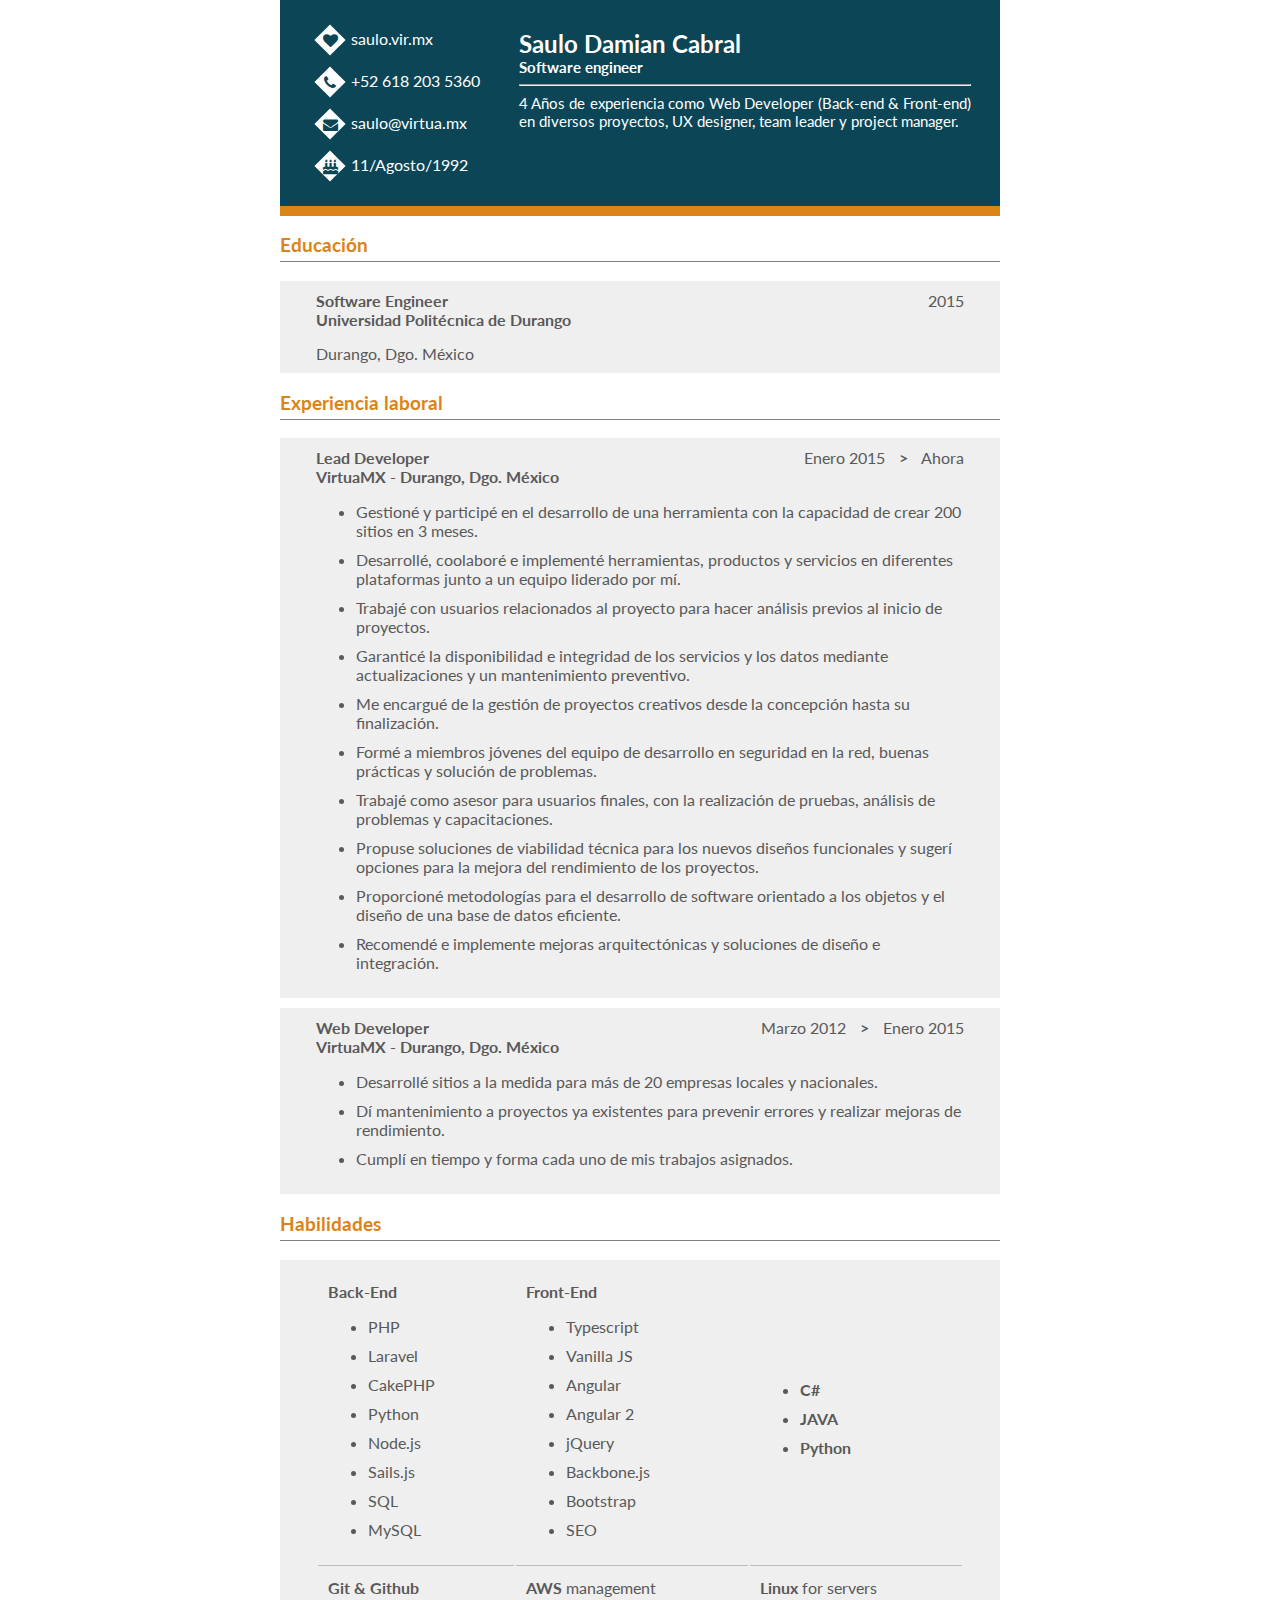
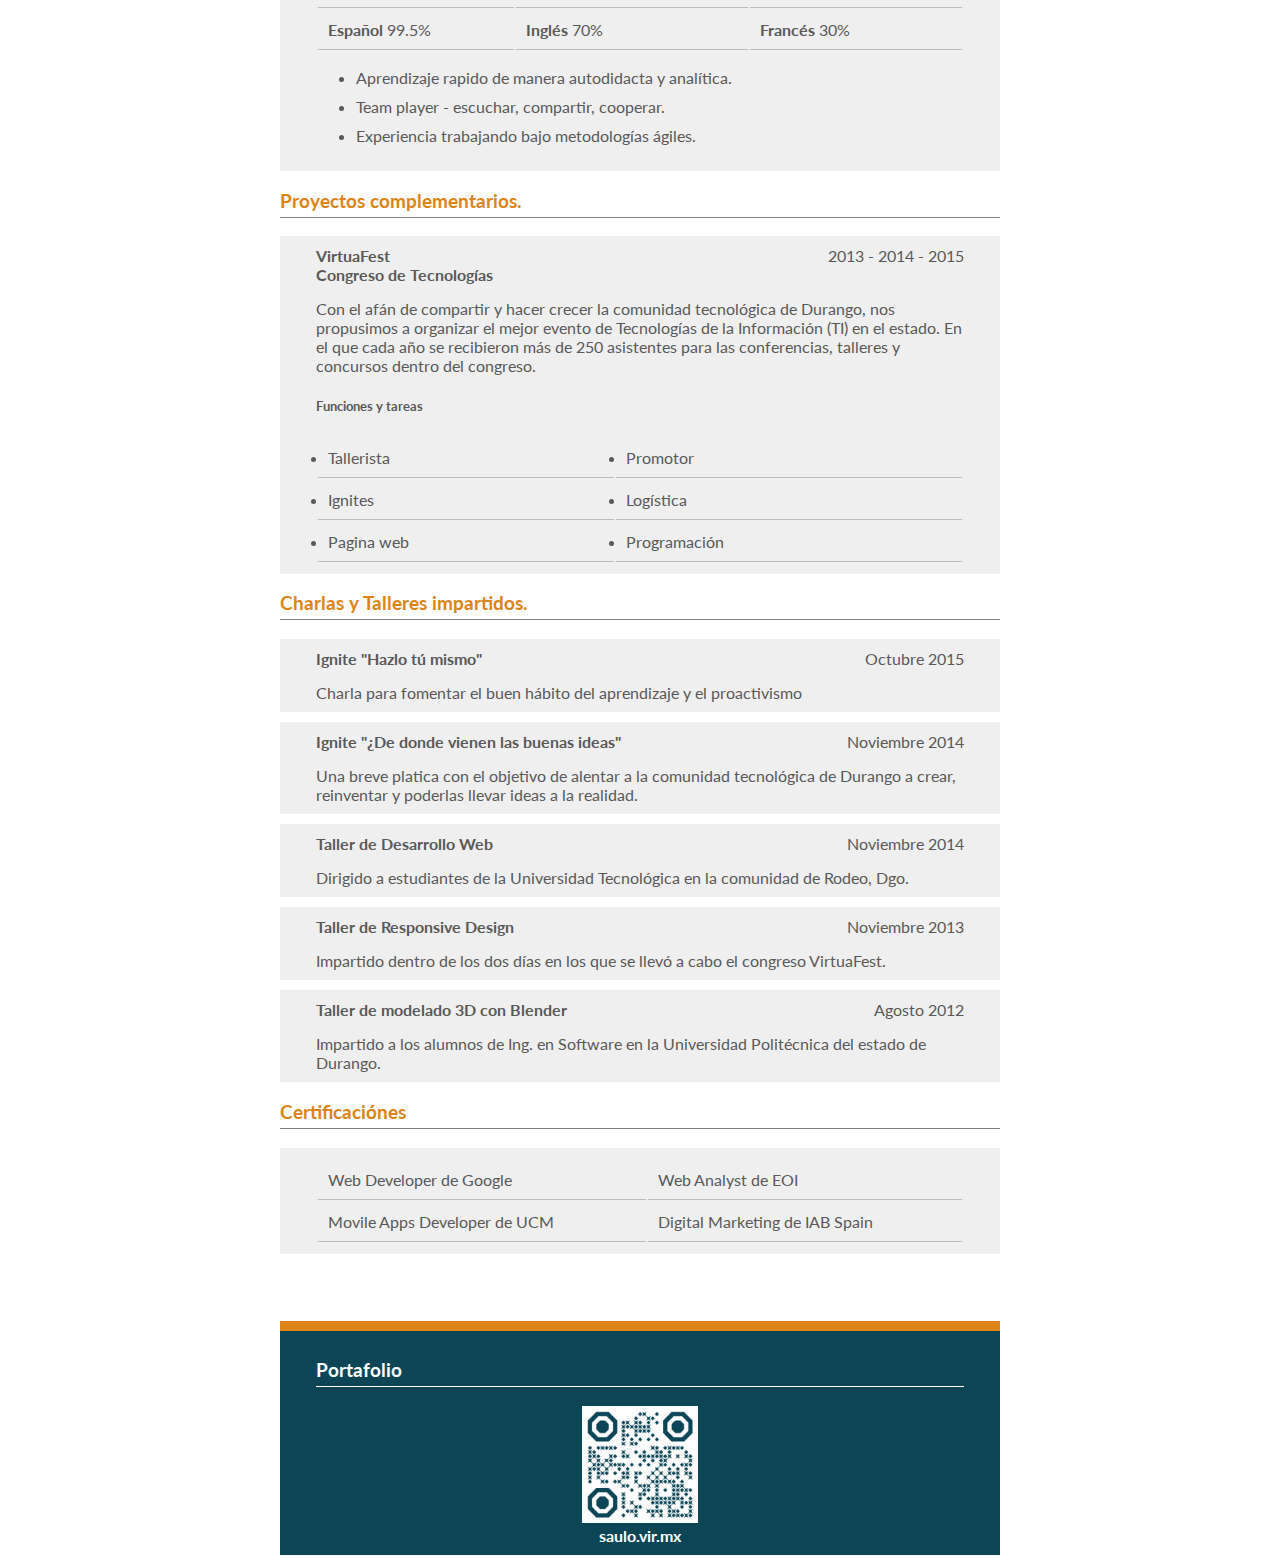
==== cv/index.html @ 1ca7950c "initialize" ====
<!DOCTYPE html>
<html lang="es">
<head>
	<meta charset="utf-8" />
	<title>CV</title>
	<meta name="viewport" content="width=device-width, minimum-scale=1, maximum-scale=1">
	<link rel="stylesheet" type="text/css" href="../style.css">
	<link rel="stylesheet" type="text/css" href="cv.css">
	<link rel="stylesheet" href="https://maxcdn.bootstrapcdn.com/font-awesome/4.6.1/css/font-awesome.min.css">
    <link rel="shortcut icon" href="../img/fav.ico">
</head>
<body>
	<article id="main">
		<section id="intro">
			<div id="icons" class="vertical ignore-r">
				<a>
					<figure>
						<i class="fa fa-heart" aria-hidden="true"></i>
					</figure>
					<label>saulo.vir.mx</label>
				</a>
				<a href="tel:+520446182035360">
					<figure>
						<i class="fa fa-phone" aria-hidden="true"></i>
					</figure>
					<label>+52 618 203 5360</label>
				</a>
				<a href="mailto:contacto@saulo.com">
					<figure>
						<i class="fa fa-envelope" aria-hidden="true"></i>
					</figure>
					<label>saulo@virtua.mx</label>
				</a>
				<a href="mailto:contacto@saulo.com">
					<figure>
						<i class="fa fa-birthday-cake" aria-hidden="true"></i>
					</figure>
					<label>11/Agosto/1992</label>
				</a>
			</div>
			<h1>Saulo Damian Cabral</h1>
			<h2>Software engineer</h2>
			<hr>
			<p>4 Años de experiencia como Web Developer (Back-end & Front-end) en diversos proyectos, UX designer, team leader y project manager.</p>
		</section>
		<section id="info">
			<h3>Educación</h3>
			<div>
				<span>2015</span>
				<h4>Software Engineer</h4>
				<h4>Universidad Politécnica de Durango</h4>
				<label>Durango, Dgo. México</label>
			</div>
			<h3>Experiencia laboral</h3>
			<div>
				<span>Enero 2015 <i>></i> Ahora</span>
				<h4>Lead Developer</h4>
				<h4>VirtuaMX - Durango, Dgo. México</h4>
				<ul>
					<li>Gestioné y participé en el desarrollo de una herramienta con la capacidad de crear 200 sitios en 3 meses.</li>
					<li>Desarrollé, coolaboré e implementé herramientas, productos y servicios en diferentes plataformas junto a un equipo liderado por mí.</li>
					<li>Trabajé con usuarios relacionados al proyecto para hacer análisis previos al inicio de proyectos.</li>
					<li>Garanticé la disponibilidad e integridad de los servicios y los datos mediante actualizaciones y un mantenimiento preventivo.</li>
					<li>Me encargué de la gestión de proyectos creativos desde la concepción hasta su finalización.</li>
					<li>Formé a miembros jóvenes del equipo de desarrollo en seguridad en la red, buenas prácticas y solución de problemas.</li>
					<li>Trabajé como asesor para usuarios finales, con la realización de pruebas, análisis de problemas y capacitaciones.</li>
					<li>Propuse soluciones de viabilidad técnica para los nuevos diseños funcionales y sugerí opciones para la mejora del rendimiento de los proyectos.</li>
					<li>Proporcioné metodologías para el desarrollo de software orientado a los objetos y el diseño de una base de datos eficiente.</li>
					<li>Recomendé e implemente mejoras arquitectónicas y soluciones de diseño e integración.</li>
				</ul>
			</div>
			<div>
				<span>Marzo 2012 <i>></i> Enero 2015</span>
				<h4>Web Developer</h4>
				<h4>VirtuaMX - Durango, Dgo. México</h4>
				<ul>
					<li>Desarrollé sitios a la medida para más de 20 empresas locales y nacionales.</li>
					<li>Dí mantenimiento a proyectos ya existentes para prevenir errores y realizar mejoras de rendimiento.</li>
					<li>Cumplí en tiempo y forma cada uno de mis trabajos asignados.</li>
				</ul>
			</div>
			<h3>Habilidades</h3>
			<div>
				<table>
					<tr>
						<td>
							<b>Back-End</b>
							<ul>
								<li>PHP</li>
								<li>Laravel</li>
								<li>CakePHP</li>
								<li>Python</li>
								<li>Node.js</li>
								<li>Sails.js</li>
								<li>SQL</li>
								<li>MySQL</li>
							</ul>
						<td>
							<b>Front-End</b>
							<ul>
								<li>Typescript</li>
								<li>Vanilla JS</li>
								<li>Angular</li>
								<li>Angular 2</li>
								<li>jQuery</li>
								<li>Backbone.js</li>
								<li>Bootstrap</li>
								<li>SEO</li>
							</ul>
						</td>
						<td>
							<ul>
								<li><b>C#</b></li>
								<li><b>JAVA</b></li>
								<li><b>Python</b></li>
							</ul>
						</td>
					</tr>
					<tr>
						<td><b>Git & Github</b></td>
						<td><b>AWS</b> management</td>
						<td><b>Linux</b> for servers</td>
					</tr>
					<tr>
						<td><b>Español</b> 99.5%</td>
						<td><b>Inglés</b> 70%</td>
						<td><b>Francés</b> 30%</td>
					</tr>
				</table>
				<ul>
					<li>Aprendizaje rapido de manera autodidacta y analítica.</li>
					<li>Team player - escuchar, compartir, cooperar.</li>
					<li>Experiencia trabajando bajo metodologías ágiles.</li>
				</ul>
			</div>
			<h3>Proyectos complementarios.</h3>
			<div>
				<span>2013 - 2014 - 2015</span>
				<h4>VirtuaFest</h4>
				<h4>Congreso de Tecnologías</h4>
				<label>Con el afán de compartir y hacer crecer la comunidad tecnológica de Durango, nos propusimos a organizar el mejor evento de Tecnologías de la Información (TI) en el estado. En el que cada año se recibieron más de 250 asistentes para las conferencias, talleres y concursos dentro del congreso.</label>
				<h5>Funciones y tareas</h5>
				<table>
					<tr>
						<td><li>Tallerista</li></td>
						<td><li>Promotor</li></td>
					</tr>
					<tr>
						<td><li>Ignites</li></td>
						<td><li>Logística</li></td>
					</tr>
					<tr>
						<td><li>Pagina web</li></td>
						<td><li>Programación</li></td>
					</tr>
				</table>
			</div>
			<h3>Charlas y Talleres impartidos.</h3>
			<div>
				<span>Octubre 2015</span>
				<h4>Ignite "Hazlo tú mismo"</h4>
				<label>Charla para fomentar el buen hábito del aprendizaje y el proactivismo</label>
			</div>
			<div>
				<span>Noviembre 2014</span>
				<h4>Ignite "¿De donde vienen las buenas ideas"</h4>
				<label>Una breve platica con el objetivo de alentar a la comunidad tecnológica de Durango a crear, reinventar y poderlas llevar ideas a la realidad.</label>
			</div>
			<div>
				<span>Noviembre 2014</span>
				<h4>Taller de Desarrollo Web</h4>
				<label>Dirigido a estudiantes de la Universidad Tecnológica en la comunidad de Rodeo, Dgo.</label>
			</div>
			<div>
				<span>Noviembre 2013</span>
				<h4>Taller de Responsive Design</h4>
				<label>Impartido dentro de los dos días en los que se llevó a cabo el congreso VirtuaFest.</label>
			</div>
			<div>
				<span>Agosto 2012</span>
				<h4>Taller de modelado 3D con Blender</h4>
				<label>Impartido a los alumnos de Ing. en Software en la Universidad Politécnica del estado de Durango.</label>
			</div>
			<h3>Certificaciónes</h3>
			<div>
				<table>
					<tr>
						<td>Web Developer de Google</td>
						<td>Web Analyst de EOI</td>
					</tr>
					<tr>
						<td>Movile Apps Developer de UCM</td>
						<td>Digital Marketing de IAB Spain</td>
					</tr>
				</table>
			</div>
			<br>
			<br>
			<br>
			<div id="portfolio">
				<h3>Portafolio</h3>
				<a href="http://saulo.vir.mx" target="blank">
					<img src="../imge/qr.png">
					<b>saulo.vir.mx</b>
				</a>
			</div>
		</section>
	</article>
</body>
---- style.css ----
@import url(https://fonts.googleapis.com/css?family=Lato);
@keyframes image {
    from {
        transform: rotate(-45deg);
        -webkit-transform: rotate(-45deg);
        -moz-transform: rotate(-45deg);
        -o-transform: rotate(-45deg);
        -ms-transform: rotate(-45deg);
    }
    to {
        transform: rotate(-90deg);
        -webkit-transform: rotate(-90deg);
        -moz-transform: rotate(-90deg);
        -o-transform: rotate(-90deg);
        -ms-transform: rotate(-90deg);
    }
}
@keyframes flicker{
  0%   {transform: rotate(-1deg);}
  20%  {transform: rotate(1deg);}
  40%  {transform: rotate(-1deg);}
  60%  {transform: rotate(1deg) scaleY(1.04);}
  80%  {transform: rotate(-2deg) scaleY(0.92);}
  100% {transform: rotate(1deg);}
}
@keyframes left_arrow{
    0%, 50% {
        transform: translateY(25%);
        -webkit-transform: translateY(25%);
        -moz-transform: translateY(25%);
        -o-transform: translateY(25%);
        -ms-transform: translateY(25%);
    }
    100%{
        transform: translate(25%, 37.5%);
        -webkit-transform: translate(25%, 37.5%);
        -moz-transform: translate(25%, 37.5%);
        -o-transform: translate(25%, 37.5%);
        -ms-transform: translate(25%, 37.5%);
    }
}
@keyframes right_arrow{
    0%, 50% {
        transform: translateY(-25%);
        -webkit-transform: translateY(-25%);
        -moz-transform: translateY(-25%);
        -o-transform: translateY(-25%);
        -ms-transform: translateY(-25%);
    }
    100%{
        transform: translate(-25%, -37.5%);
        -webkit-transform: translate(-25%, -37.5%);
        -moz-transform: translate(-25%, -37.5%);
        -o-transform: translate(-25%, -37.5%);
        -ms-transform: translate(-25%, -37.5%);
    }
}
@keyframes star {
  0% {
    opacity: 0;
    -ms-transform: rotate(0deg);
    -moz-transform: rotate(0deg);
    -webkit-transform: rotate(0deg);
    -o-transform: rotate(0deg);
    transform: rotate(0deg);
  }
  50%{
    opacity: .8;
  }
  100% {
    opacity: 0;
    -ms-transform: rotate(360deg);
    -moz-transform: rotate(360deg);
    -webkit-transform: rotate(360deg);
    -o-transform: rotate(360deg);
    transform: rotate(360deg);
  }
}
@keyframes Floating{
    from {-webkit-transform:translate(0, 0px);}
    65% {-webkit-transform:translate(0, 15px);}
    to {-webkit-transform: translate(0, -0px);    }    
}
body{
    padding: 0;
    margin: 0;
    font-family: Lato;
    overflow-x: hidden;
}
a{
    text-decoration: none;
    color: inherit;
}
#image{
    width: 25px;
    height: 50px;
        transform: rotate(-90deg);
        -webkit-transform: rotate(-90deg);
        -moz-transform: rotate(-90deg);
        -o-transform: rotate(-90deg);
        -ms-transform: rotate(-90deg);
        animation-name: image;
        animation-duration: 1s;
}
#image > div{
    position: relative;
    width: 100%;
    height: 50%;
}
#image > div.left_arrow{
    animation-name: left_arrow;
        transform: translate(25%, 37.5%);
        -webkit-transform: translate(25%, 37.5%);
        -moz-transform: translate(25%, 37.5%);
        -o-transform: translate(25%, 37.5%);
        -ms-transform: translate(25%, 37.5%);
}
#image > div.right_arrow{
    animation-name: right_arrow;
        transform: translate(-25%, -37.5%);
        -webkit-transform: translate(-25%, -37.5%);
        -moz-transform: translate(-25%, -37.5%);
        -o-transform: translate(-25%, -37.5%);
        -ms-transform: translate(-25%, -37.5%);
}
#image > div.left_arrow, #image > div.right_arrow{
    animation-duration: 2s;
}
#image > div.left_arrow span{
    top: 0;
}
#image > div.right_arrow span{
    bottom: 0;
}
#image div > span{
    border-radius: 15px 0 15px 0;
	width: 100%;
	height: 25%;
	background-color: white;/*#E8FF00;*/
	display: table;
	position: absolute;
}
#image .left_arrow span:nth-child(1){
    transform: rotate(-45deg) translateX(-38%);
    -webkit-transform: rotate(-45deg) translateX(-38%);
    -moz-transform: rotate(-45deg) translateX(-38%);
    -o-transform: rotate(-45deg) translateX(-38%);
    -ms-transform: rotate(-45deg) translateX(-38%);
}
#image .left_arrow span:nth-child(2){
    transform: rotate(45deg) translateX(38%);
    -webkit-transform: rotate(45deg) translateX(38%);
    -moz-transform: rotate(45deg) translateX(38%);
    -o-transform: rotate(45deg) translateX(38%);
    -ms-transform: rotate(45deg) translateX(38%);
}
#image .right_arrow span:nth-child(1){
    transform: rotate(-45deg) translateX(38%);
    -webkit-transform: rotate(-45deg) translateX(38%);
    -moz-transform: rotate(-45deg) translateX(38%);
    -o-transform: rotate(-45deg) translateX(38%);
    -ms-transform: rotate(-45deg) translateX(38%);
}
#image .right_arrow span:nth-child(2){
    transform: rotate(45deg) translateX(-38%);
    -webkit-transform: rotate(45deg) translateX(-38%);
    -moz-transform: rotate(45deg) translateX(-38%);
    -o-transform: rotate(45deg) translateX(-38%);
    -ms-transform: rotate(45deg) translateX(-38%);
}
#image > div{
    transition: transform .5s ease;
    -webkit-transition: transform .5s ease;
    -moz-transition: transform .5s ease;
    -o-transition: transform .5s ease;
    -ms-transition: transform .5s ease;
}
#logo:hover #image .left_arrow{
    transform: translate(0,25%);
    -webkit-transform: translate(0,25%);
    -moz-transform: translate(0,25%);
    -o-transform: translate(0,25%);
    -ms-transform: translate(0,25%);
}
#logo:hover #image .right_arrow{
    transform: translate(0,-25%);
    -webkit-transform: translate(0,-25%);
    -moz-transform: translate(0,-25%);
    -o-transform: translate(0,-25%);
    -ms-transform: translate(0,-25%);
}
h2{
    font-size: 45px;
}
.limit-width{
    max-width: 1500px;
    margin: auto;
    width: 100%;
    display: inherit;
}
.title{
    text-align: center;
    display: table;
    margin: auto;
    background-color: #D12B52;
    color: white;
    padding: 0 5%;
    border-radius: 0 0 10px 10px;
    border: 8px solid #9E002C;
    border-top: none;
    border-left: none;
    border-right: none;
}
.title.no-round{
    border-radius: 0;
}
.title.blue{
    background-color: #00786D;
    border: 8px solid #00544d;
    border-top: none;
    border-left: none;
    border-right: none;
}
.title.orange{
    background-color: #f57c00;
}
.title.full{
    width: 100%;
    border: none;
    border-radius: initial;
    text-transform: uppercase;
    font-weight: lighter;
    padding: 10px 0;
    background-image: url("imge/dots.png");
    background-size: 4%;
}
header{
    position: fixed;
    top: 0;
    left: 0;
    width: 100%;
    padding: 10px 0;
    display: table;
    text-align: right;
    color: white;
    z-index: 100;
    right: 0;
    margin: auto;
    background: #0B4556;
    background: -moz-linear-gradient(top, #002D3A 0%, transparent 100%);
    background: -webkit-linear-gradient(top, #002D3A 0%, transparent 100%);
    background: linear-gradient(to bottom, #002D3A 0%,transparent 100%);
    filter: progid:DXImageTransform.Microsoft.gradient( startColorstr='#002D3A', endColorstr='transparent',GradientType=0 );
}
header.solid{
    background: #0B4556;
}
header #logo{
    cursor: default;
    padding-left: 5%;
}
header #logo>div{
    display: inline-table;
    float: left;
}
header #logo #image{
    margin-right: 20px;
    margin-top: -1.5px;
}
header #logo #name{
    display: inline-table;
}
header #logo #name h1, header #logo #name h2{
    width: 100%;
    margin: 0;
    text-align: left;
}
header #logo #name h1{
    font-size: 23px;
}
header #logo #name h2{
    font-size: 15px;
}
header #menu{
    display: inherit;
    float: right;
    padding: 0;
}
header #menu li{
    list-style: none;
    display: inline-table;
    margin: 0 15px;
    text-transform: uppercase;
    letter-spacing: 2px;
}
#icons{
    display: table-cell;
    vertical-align: middle;
    padding-right: 5%;
    width: 320px;
}
#icons figure{
    margin: 0 10px;
    background-color: white;
    line-height: 0;
    letter-spacing: 0;
    width: 30px;
    height: 30px;
    text-align: center;
    display: inline-table;
    transform: rotate(45deg);
    -webkit-transform: rotate(45deg);
    -moz-transform: rotate(45deg);
    -o-transform: rotate(45deg);
    -ms-transform: rotate(45deg);
}
#icons figure i{
    text-decoration: none;
    display: table-cell;
    vertical-align: middle;
    color: #0B4556;
    font-size: 20px;
    transform: rotate(-45deg);
    -webkit-transform: rotate(-45deg);
    -moz-transform: rotate(-45deg);
    -o-transform: rotate(-45deg);
    -ms-transform: rotate(-45deg);
}
#sky
{
    position: fixed;
    top: 0;
    width: 100%;
    margin: auto;
    left: 0;
    right: 0;
    height: 100%;
    background-color: #0B4556;
}
#sky span{
    width: 5px;
    height: 5px;
    background-color: white;
    opacity: .7;
    position: absolute;
    top: 50%;
    left: 50%;
    margin-left: -2.5px;
}
#sky.animate span{
    animation: star 4s linear infinite;
}
#town{
    position: fixed;
    bottom: 0;
    width: 100%;
    background-color: gray;
    left: 0;
    right: 0;
    margin: auto;
    max-width: 1500px;
}
body.to-space #town, body.land #town{
    transform: translateY(100%);
    -webkit-transform: translateY(100%);
    -moz-transform: translateY(100%);
    -ms-transform: translateY(100%);
    -o-transform: translateY(100%);
}
#town .mountain{
    width: 0;
    height: 0;
    border-left: 50px solid transparent;
    border-right: 50px solid transparent;
    border-bottom: 50px solid #DC8417;
    margin-top: -40px;
}
#town .r{
    float: right;
}
#town .l{
    float: left;
}
#town .w-25{
    width: 25%;
}
#town .w-30{
    width: 30%;
}
#town .w-35{
    width: 35%;
}
#town .w-45{
    width: 45%;
}
#town .w-50{
    width: 50%;
}
#town .w-60{
    width: 60%;
}
#town .r.m-10{
    margin-right: 10%;
}
#town .l.m-10{
    margin-left: 10%;
}
#town .r.m-15{
    margin-right: 15%;
}
#town .l.m-15{
    margin-left: 15%;
}
#town .r.m-30{
    margin-right: 30%;
}
#town .l.m-30{
    margin-left: 30%;
}
#town .tree{
    background-color: #CD5F00;
    width: 40px;
    height: 40px;
    border-radius: 50%;
    text-align: center;
    position: relative;
}
#town .mt-1{
    margin-top: -20px;
}
#town .mt-2{
    margin-top: -40px;
}
#town .tree::before{
    content: " ";
    display: table;
    width: 5px;
    height: 20px;
    background-color: #A5572A;
    margin: auto;
    position: absolute;
    left: 0;
    right: 0;
    top: 30px;
}
#town section{
    display: table;
}
#town article{
    background-color: white;
    width: 100%;
    height: 40px;
}
#town article::after, #town article::before{
    content: " ";
    background-color: gray;
    height: 40px;
    width: 40px;
    display: none;
    border-radius: 50%;
}
#town article.l::after{
    float: right;
    margin-right: -20px;
    display: table;
}
#town article.r::before{
    float: left;
    margin-left: -20px;
    display: table;
}
#town .wall article::after, #town .wall article::before{
    display: none;
}
#town .wall article.l{
    border-radius: 0 20px 20px 0;
}
#town .wall article.r{
    border-radius: 20px 0 0 20px;
}
#sun{
    width: 25%;
    height: 25%;
    position: fixed;
    right: 0;
    left: 0;
    margin: auto;
    background-color: white;
    top: -100%;
    border-radius: 50%;
    display: none;
    box-shadow: 0 0 50px white;

    transform: translateY(-50%);
    -webkit-transform: translateY(-50%);
    -moz-transform: translateY(-50%);
    -ms-transform: translateY(-50%);
    -o-transform: translateY(-50%);
}
body.to-space #sun{
    top: 0;
}
#spaceship{
    width: 80px;
    height: 80px;
    border-radius: 10px;
    margin: auto;
    position: fixed;
    bottom: 140px;
    left: 0;
    right: 0;
    z-index: 1;

    transition: all 2s ease;
    -webkit-transition: all 2s ease;
    -moz-transition: all  2s ease;
    -o-transition: all 2s ease;
    -ms-transition: all 2s ease;
}
.avatar{
    z-index: 1;
    position: relative;
    transform: rotate(-90deg);
    -webkit-transform: rotate(-90deg);
    -moz-transform: rotate(-90deg);
    -ms-transform: rotate(-90deg);
    -o-transform: rotate(-90deg);

    transition: all 2s ease;
    -webkit-transition: all 2s ease;
    -moz-transition: all  2s ease;
    -o-transition: all 2s ease;
    -ms-transition: all 2s ease;
}
.avatar #head{
    width: 60px;
    height: 60px;
    background-color: white;
    border-radius: 10px;
    position: relative;
    margin: auto;
}
.avatar #head #face{
    width: 50px;
    height: 50px;
    background-color: #ECB332;
    border-radius: 50%;
    margin: auto;
    position: absolute;
    left: 0;
    right: 0;
    top: 5px;
}
.avatar #head #face #eye{
    background-color: black;
    width: 10px;
    height: 2px;
    position: absolute;
    left: 0;
    right: 0;
    margin: auto;
    top: 20px;
}
.avatar #head #face #eye.left{
    transform: translate(-125%, 125%);
    -webkit-transform: translate(-125%, 125%);   
    -moz-transform: translate(-125%, 125%);   
    -ms-transform: translate(-125%, 125%);   
    -o-transform: translate(-125%, 125%);   
}
.avatar #head #face #eye.right{
    transform: translate(125%, 125%);
    -webkit-transform: translate(125%, 125%);   
    -moz-transform: translate(125%, 125%);   
    -ms-transform: translate(125%, 125%);   
    -o-transform: translate(125%, 125%);      
}
.avatar #head #face #eye::before{
    content: " ";
    background-color: white;
    display: table;
    width: 5px;
    height: 5px;
    border-radius: 50%;
    margin: 1px 0 0 1px;
    display: none;
}
.avatar #head #face #mouth{
    position: absolute;
    left: 0;
    right: 0;
    margin: auto;
    width: 15px;
    height: 10px;
    background-color: #9C0E00;
    bottom: 10px;
    border-radius: 3px 3px 10px 10px;
    overflow: hidden;
}
.avatar #head #face #mouth span{
    background-color: white;
    width: 5px;
    height: 5px;
    display: table;
    float: left;
    border-radius: 0 0 5px 5px;
    display: none;
}
.avatar #leg{
    width: 10px;
    height: 20px;
    background-color: white;
    position: absolute;
    top: 40px;
    left: 0;
    right: 0;
    margin: auto;
}
.avatar #leg::after{
    background-color: black;
    content: " ";
    display: table;
    width: 10px;
    height: 10px;
    position: absolute;
    bottom: 0;
}
.avatar #leg.left{
    transform: translateX(125%);
    -webkit-transform: translateX(125%);   
    -moz-transform: translateX(125%);   
    -ms-transform: translateX(125%);   
    -o-transform: translateX(125%);
}
.avatar #leg.right{
    transform: translateX(-125%);
    -webkit-transform: translateX(-125%);   
    -moz-transform: translateX(-125%);   
    -ms-transform: translateX(-125%);   
    -o-transform: translateX(-125%);   
}
.avatar #arm{
    width: 10px;
    height: 10px;
    background-color: white;
    position: absolute;
    top: 30px;
}
.avatar #arm.left{
    left: 10px;
    border-radius: 10px 0 0 10px;

}
.avatar #arm.right{
    right: 10px;
    border-radius: 0 10px 10px 0;
}
.avatar #leg, .avatar #arm{
    transition: all 2s ease;
    -webkit-transition: all 2s ease;
    -moz-transition: all  2s ease;
    -o-transition: all 2s ease;
    -ms-transition: all 2s ease;
}
body.to-space #spaceship{
    bottom: 40%;

    animation-name: flicker;
    animation-duration:3ms;
    animation-delay:200ms;
    animation-timing-function: ease-in;
    animation-iteration-count: infinite;
    animation-direction: alternate;
}
body.land #spaceship{
    bottom: 320px;
    animation-name: Floating;
    animation-duration: 3s;
    animation-iteration-count: infinite;
    animation-timing-function: ease-in-out;
    
}
body.to-space #spaceship .avatar{
    transform: rotate(0);
    -webkit-transform: rotate(0);
    -moz-transform: rotate(0);
    -ms-transform: rotate(0);
    -o-transform: rotate(0);
}
body.to-space .avatar #head{
    box-shadow: 0 0 10px #FFFFFF;
}
body.to-space .avatar #head #face #mouth{
    border-radius: 10px 10px 3px 3px;
}
body.to-space .avatar #arm.left{
    left: 0;
}
body.to-space .avatar #arm.right{
    right: 0;
}
body.to-space .avatar #leg{
    top: 60px;
}
.transition.s1{
    transition: all 1s ease;
    -webkit-transition: all 1s ease;
    -moz-transition: all  1s ease;
    -o-transition: all 1s ease;
    -ms-transition: all 1s ease;
}
.transition.s2{
    transition: all 2s ease;
    -webkit-transition: all 2s ease;
    -moz-transition: all  2s ease;
    -o-transition: all 2s ease;
    -ms-transition: all 2s ease;
}
.transition.s5{
    transition: all 5s ease;
    -webkit-transition: all 5s ease;
    -moz-transition: all  5s ease;
    -o-transition: all 5s ease;
    -ms-transition: all 5s ease;
}
.transition.ms5, body > section:not(#main-view){
    transition: all .5s ease;
    -webkit-transition: all .5s ease;
    -moz-transition: all  .5s ease;
    -o-transition: all .5s ease;
    -ms-transition: all .5s ease;
}
.fire{
    margin: auto;
    width: 60px;
    height: 60px;
    position: absolute;
    bottom: -35px;
    left: 0;
    right: 0;
    opacity: 0;

    transform-origin:center bottom;
    -webkit-transform-origin:center bottom;
    -moz-transform-origin:center bottom;
    -ms-transform-origin:center bottom;
    -o-transform-origin:center bottom;
    animation-name: flicker;
    animation-duration:3ms;
    animation-delay:200ms;
    animation-timing-function: ease-in;
    animation-iteration-count: infinite;
    animation-direction: alternate;
}
body.to-space .fire{
    opacity: 1;
}
.fire .flame{
  bottom:0;
  position:absolute;
  border-bottom-right-radius: 50%;
  border-bottom-left-radius: 50%;
  border-top-left-radius: 50%;
  transform:rotate(135deg) scale(1.5,1.5);
  -webkit-transform:rotate(135deg) scale(1.5,1.5);
  -moz-transform:rotate(135deg) scale(1.5,1.5);
  -ms-transform:rotate(135deg) scale(1.5,1.5);
  -o-transform:rotate(135deg) scale(1.5,1.5);
}
.fire .yellow{
  left:15px; 
  width: 30px;
  height: 30px;
  background:gold;
  box-shadow: 0px 0px 9px 4px gold;
}
.fire .orange{
  left:10px; 
  width: 40px;
  height: 40px;
  background:orange;
  box-shadow: 0px 0px 9px 4px orange;
}
.fire .red{
  left:5px;
  width: 50px;
  height: 50px;
  background:OrangeRed;
  box-shadow: 0px 0px 5px 4px OrangeRed;
}
.fire .white{
  left:15px; 
  bottom:-4px;
  width: 30px;
  height: 30px;
  background:white;
  box-shadow: 0px 0px 9px 4px white;
}
section{
    width: 100%;
    position: relative;
}
body > section:not(#main-view){
    display: table;
    position: relative;
    z-index: 2;
}
body > section.background{
    z-index: 0 !important;
}
section.content{
    width: 90%;
}
section#main-view{
    position: relative;
    color: white;
    padding-bottom: 100px;
}
section#main-view > div:first-child{
    position: relative;
    text-align: center;
    margin: auto;
    display: table;
    padding: 100px 0 0 0;
    max-width: 90%;

    transform: translateY(0);
    -webkit-transform: translateY(0);
    -moz-transform: translateY(0);
    -ms-transform: translateY(0);
    -o-transform: translateY(0);
}
section#main-view div label{
    font-size: 30px;
}
section#main-view div label::after, section#main-view div label::before{
    content: "•";
    letter-spacing: 0;
    margin: 0 10px;
}
section#skills{
    display: table;
}
section#skills figure{
    display: table-cell;
    vertical-align: middle;
    text-align: center;
    color: white;
    font-size: 30px;
}
section#sea{
    position: relative;
    overflow: hidden;
    min-height: 200px;
}
section#sea .layer{
    position: absolute;
    top: 0;
    left: 0;
    height: 100%;
    width: 100%;
    z-index: 3;
}
section#sea .layer.blue{
    background-color: rgba(0, 188, 212, 0.16);
}
#bubbles { 
    width: 100%;
    position: absolute;
    top: 0;
    left: 0;
    height: 100%;
}
.bubble {
    width: 60px;
    height: 60px;
    background: #fff;
    border-radius: 200px;
    -moz-border-radius: 200px;
    -webkit-border-radius: 200px;
    position: absolute;
}

.x1, .x6 {
    -webkit-transform: scale(0.9);
    -moz-transform: scale(0.9);
    transform: scale(0.9);
    opacity: 0.2;
    -webkit-animation: moveclouds 15s linear infinite, sideWays 4s ease-in-out infinite alternate;
    -moz-animation: moveclouds 15s linear infinite, sideWays 4s ease-in-out infinite alternate;
    -o-animation: moveclouds 15s linear infinite, sideWays 4s ease-in-out infinite alternate;
}

.x2, .x7 {
    left: 20%;
    -webkit-transform: scale(0.6);
    -moz-transform: scale(0.6);
    transform: scale(0.6);
    opacity: 0.5;
    -webkit-animation: moveclouds 25s linear infinite, sideWays 5s ease-in-out infinite alternate;
    -moz-animation: moveclouds 25s linear infinite, sideWays 5s ease-in-out infinite alternate;
    -o-animation: moveclouds 25s linear infinite, sideWays 5s ease-in-out infinite alternate;
}
.x3, .x8 {
    left: 40%;
    -webkit-transform: scale(0.8);
    -moz-transform: scale(0.8);
    transform: scale(0.8);
    opacity: 0.3;
    -webkit-animation: moveclouds 20s linear infinite, sideWays 4s ease-in-out infinite alternate;
    -moz-animation: moveclouds 20s linear infinite, sideWays 4s ease-in-out infinite alternate;
    -o-animation: moveclouds 20s linear infinite, sideWays 4s ease-in-out infinite alternate;
}
.x4, .x9 {
    left: 60%;
    -webkit-transform: scale(0.75);
    -moz-transform: scale(0.75);
    transform: scale(0.75);
    opacity: 0.35;
    -webkit-animation: moveclouds 18s linear infinite, sideWays 2s ease-in-out infinite alternate;
    -moz-animation: moveclouds 18s linear infinite, sideWays 2s ease-in-out infinite alternate;
    -o-animation: moveclouds 18s linear infinite, sideWays 2s ease-in-out infinite alternate;
}
.x5, .x10 {
    left: 80%;
    -webkit-transform: scale(0.8);
    -moz-transform: scale(0.8);
    transform: scale(0.8);
    opacity: 0.3; 
    -webkit-animation: moveclouds 7s linear infinite, sideWays 1s ease-in-out infinite alternate;
    -moz-animation: moveclouds 7s linear infinite, sideWays 1s ease-in-out infinite alternate;
    -o-animation: moveclouds 7s linear infinite, sideWays 1s ease-in-out infinite alternate;
}
.x6{
    left: 70%;
}
.x7{
    left: 50%;   
}
.x8{
    left: 30%;
}
.x9{
    left: 10%;
}
.x10{
    left: 55%;
}
@-webkit-keyframes moveclouds { 
    0% { 
        top: 500px;
    }
    100% { 
        top: -500px;
    }
}

@-webkit-keyframes sideWays { 
    0% { 
        margin-left:0px;
    }
    100% { 
        margin-left:50px;
    }
}

@-moz-keyframes moveclouds {     
    0% { 
        top: 500px;
    }

    100% { 
        top: -500px;
    }
}

@-moz-keyframes sideWays {
    0% {
        margin-left:0px;
    }
    100% {
        margin-left:50px;
    }
}
@-o-keyframes moveclouds {
    0% { 
        top: 500px;
    }
    100% { 
        top: -500px;
    }
}

@-o-keyframes sideWays {
    0% {
        margin-left:0px;
    }
    100% {
        margin-left:50px;
    }
}
section#portfolio > div{
    overflow: hidden;
    width: 100%;
    background: #383838;
    position: relative;
    border-bottom: 10px solid rgba(0, 0, 0, 0.36);
}
section#portfolio > div > .img{
    position: absolute;
    top: 0;
    left: 0;
    width: 35%;
}
section#portfolio > div > .img img{
    width: 100%;
}
section#portfolio > div > .video{
    width: 35%;
    float: left;
}
section#portfolio > div > article{
    width: 55%;
    float: right;
    padding: 0 5%;
    color: white;
}
section#portfolio > div > article #roles{
    width: 100%;
    padding: 30px 0;
    text-align: center;
}
section#portfolio > div > article #roles > img{
    margin: 0 2%;
    width: 20%;
    max-width: 70px;
}
section#portfolio > div{
    overflow: hidden;
    width: 100%;
}
section#portfolio > div h4{
    margin: 20px 0 0;
    text-align: center;
    font-size: 30px;
}
section#portfolio > div h5{
    margin: 0;
    text-align: center;
    font-size: 15px;
    padding-bottom: 10px;
    border-bottom: 1px solid;
}
section#portfolio > div p{
    margin: 20px 0 0 0;
}
section#cut .title{
    width: 90%;
}
section#contact{
    background-color: #F8F8F8;
}
body.land section#contact{
    opacity: 1;
}
section#contact > article{
    display: table;
    width: 100%;
}
section#contact > article .col{
    width: 50%;
    display: inline-block;
    float: left;
    padding-top: 10px;
}
section#contact a{
    text-decoration: none;
    margin-left: 5%;
    font-family: Lato;
    font-size: 30px;
    color: #9C9C9C;
    padding-left: 10%;
    padding-bottom: 20px;
    padding-top: 20px;
    display: block;
    position: relative;
    margin: auto;
}
section#contact .phone::before{
    content: "\f095";
}
section#contact .mail::before{
    content: "\f003";
}
section#contact form{
    width: 90%;
    margin-right: 5%;
    display: table;
    max-width: 800px;
    float: right;
}
section#contact form div{
    width: 100%;
    margin: 10px 0;
    position: relative;
    display: inline-block;
    border: 1px solid #9C9C9C;
    border-radius: 5px;
    overflow: hidden;
}
section#contact form div input
{
    width: 85%;
    font-size: 25px;
    border: none;
    padding-left: 10%;
    padding-bottom: 10px;
    padding-top: 10px;
    padding-right: 5%;
    background-color: transparent;
    color: #9C9C9C;
}
section#contact form div.submit{
    display: table;
    float: right;
    width: auto;
    text-align: center;
    background-color: #D12B52;
    color: white;
    padding: 5px 5%;
    border-radius: 2.5px;
    font-size: 25px;
    border: none;
}
section#contact form div.submit input{
    display: none;
}
section#contact form div::before, section#contact a::before{
    position: absolute;
    font-family: FontAwesome;
    font-size: 25px;
    top: 50%;
    color: #9C9C9C;
    transform: translate(-50%,-50%);
    -webkit-transform: translate(-50%,-50%);
    -moz-transform: translate(-50%,-50%);
    -o-transform: translate(-50%,-50%);
    -ms-transform: translate(-50%,-50%);
    left: 5%;
}
section#contact form div.name::before{
    content: "\f183";
}
section#contact form div.email::before{
    content: "\f003";
}
section#about{
    background-color: white;
}
section#about .col:last-child{
    width: 45%;
    float: left;
    display: table;
    padding: 1em 5% 1em 0;
}
section#about #skills_graph{

}
section#about #skills_graph .bar{
    height: 15px;
    width: 100%;
    background-color: #4D4D4D;
    display: table;
    margin-bottom: 5px;
    margin-top: 5px;
    position: relative;
    border-radius: 0 5px 5px 0;
}
section#about #skills_graph .fill{
    position: absolute;
    height: 100%;
    background-color: #00FFFF;
    background-image: url(imge/bar.png);
    width: 0;
    border-radius: 0 5px 5px 0;
}
section#about img{
    width: 25%;
    float: left;
    min-width: 150px;
    margin-right: 10px;
    margin-bottom: 10px;
}
section#about p{
    margin: 0;
}
section#about h3{
}
section#about span{
    background-color: #D12B52;
    color: white;
    background-image: url("imge/dots.png");
    padding: 5px;
    margin: 5px;
    background-size: 26px;
    float: left;
}
#transport-shine{
    background-color: white;
    position: fixed;
    left: 0;
    top: 0;
    width: 100%;
    height: 100%;
    opacity: 0;
    display: none;
}
body.to-space #transport-shine{
    opacity: .5;
}
.white-shining{
    width: 100px;
    position: fixed;
    top: 0;
    left: 0;
    right: 0;
    margin: auto;
    height: 0;
    display: none;
}
body.to-space .white-shining{
    height: 100%;
    background-color: rgba(255, 255, 255, 0.8);
    box-shadow: 0 0 50px white;
}
footer{
    color:white;
    background-color: #2d3941;
    display: none;
}
footer article > div{
    width: 25%;
    text-align: left;
    margin: 30px 4%;
    display: inline-table;
}
footer article > div img{
    width: 25%;
    float: left;
    margin: 0 15px 15px 0;
}
footer article > div p{
    margin: 0;
}
.cols-2 .col{
    width: 40%;
    float: left;
    display: table;
    padding: 1em 5%;
}
.octopus {
    z-index: 2;
    animation: float 2s infinite both;
    -webkit-animation: float 2s infinite both;
    -moz-animation: float 2s infinite both;
    -ms-animation: float 2s infinite both;
    -o-animation: float 2s infinite both;
    position: relative;
    height: 300px;
}
.octopus .helmet {
    position: absolute;
    width: 187px;
    height: 171px;
    margin: 60px 78px;
    border-radius: 55% 55% 45% 45%;
}
.octopus .helmet.background {
  background: #FCD4B7;
  z-index: 2;
}
.octopus .helmet.border {
  width: 184px;
  height: 166px;
  border: 3px solid #FFF5DD;
  z-index: 3;
}
.octopus .helmet.reflection {
  z-index: 3;
}
.octopus .helmet.reflection-1 {
  width: 80px;
  height: 50px;
  background: linear-gradient(rgba(255, 255, 255, 0.6), rgba(255, 255, 255, 0));
  border-radius: 50%;
  transform: rotate(-30deg);
  margin-top: 80px;
  margin-left: 95px;
  z-index: 2;
}
.octopus .helmet.reflection-2 {
  width: 8px;
  height: 5px;
  background: white;
  border-radius: 50%;
  transform: rotate(-30deg);
  margin-top: 88px;
  margin-left: 120px;
}
.octopus .helmet.reflection-3 {
  width: 15px;
  height: 10px;
  background: rgba(255, 255, 255, 0.6);
  border-radius: 50%;
  transform: rotate(30deg);
  margin-top: 88px;
  margin-left: 220px;
}
.octopus .helmet.reflection-4 {
  width: 20px;
  height: 8px;
  background: rgba(255, 255, 255, 0.2);
  border-radius: 50%;
  transform: rotate(-50deg);
  margin-top: 125px;
  margin-left: 98px;
}
.octopus .helmet.reflection-5 {
  overflow: hidden;
}
.octopus .helmet.reflection-5:before {
  content: '';
  position: absolute;
  width: 227px;
  height: 201px;
  margin-left: -30px;
  margin-top: -20px;
  border-radius: 55% 55% 45% 45%;
  background: radial-gradient(rgba(0, 0, 0, 0) 60%, rgba(172, 131, 100, 0.1) 60%);
}

.octopus .body {
  position: absolute;
  margin-left: 90px;
  margin-top: 90px;
  z-index: 2;
}
.octopus .body .head {
  position: absolute;
  width: 166px;
  height: 129px;
  background: #FA8253;
  border-radius: 55% 55% 45% 45%;
  overflow: hidden;
}
.octopus .body .head:before {
  content: '';
  position: absolute;
  background: #FC9260;
  width: 166px;
  height: 129px;
  border-radius: 0% 60% 60% 0%;
  margin-left: 0px;
  margin-top: 0px;
}
.octopus .body .head:after {
  content: '';
  position: absolute;
  background: linear-gradient(to bottom right, #FFAB59, #FF9B67);
  width: 166px;
  height: 129px;
  border-radius: 50%;
  margin-left: -10px;
  margin-top: -5px;
}
.octopus .body .eye-border {
  position: absolute;
  width: 35px;
  height: 30px;
  margin-top: 70px;
  margin-left: 30px;
  background: #FA8253;
  border-radius: 15px;
}
.octopus .body .eye-border.right {
  margin-left: 100px;
}
.octopus .body .eye-border .eye {
  position: absolute;
  width: 26px;
  height: 26px;
  background: white;
  border-radius: 50%;
  margin: 2px;
}
.octopus .body .eye-border .eye.right {
  margin-left: 7px;
}
.octopus .body .eye-border .eye .center {
  position: absolute;
  width: 18px;
  height: 18px;
  background: #AECD66;
  border-radius: 50%;
  margin: 4px;
}
.octopus .body .eye-border .eye .center .pupil {
  position: absolute;
  width: 8px;
  height: 14px;
  background: #323739;
  border-radius: 50%;
  margin: 2px 5px;
}
.octopus .body .eye-border .shadow-1 {
  position: absolute;
  width: 6px;
  height: 6px;
  background: white;
  border-radius: 50%;
  margin-left: 13px;
  margin-top: 7px;
}
.octopus .body .eye-border .shadow-2 {
  position: absolute;
  width: 2px;
  height: 2px;
  background: white;
  border-radius: 50%;
  margin-left: 8px;
  margin-top: 11px;
}
.octopus .body .eye-border .shadow-3 {
  position: absolute;
  width: 12px;
  height: 8px;
  background: white;
  opacity: .5;
  transform: rotate(-45deg);
  border-radius: 50%;
  margin-left: 6px;
  margin-top: 6px;
}
.octopus .body .mouth {
  position: absolute;
  width: 26px;
  height: 6px;
  background: #7C3737;
  border-radius: 50%;
  margin-left: 70px;
  margin-top: 100px;
}
.octopus .body .spot {
  position: absolute;
  background: #F68A63;
}
.octopus .body .spot.spot-1 {
  width: 42px;
  height: 20px;
  border-radius: 50%;
  transform: rotate(-20deg);
  margin-left: 30px;
  margin-top: 15px;
}
.octopus .body .spot.spot-2 {
  width: 15px;
  height: 8px;
  border-radius: 50%;
  margin-left: 75px;
  margin-top: 10px;
}
.octopus .body .spot.spot-3 {
  width: 15px;
  height: 8px;
  border-radius: 50%;
  transform: rotate(90deg);
  margin-left: 5px;
  margin-top: 70px;
}
.octopus .body .spot.spot-4 {
  width: 10px;
  height: 5px;
  border-radius: 50%;
  transform: rotate(10deg);
  margin-left: 100px;
  margin-top: 55px;
}
.octopus .body .spot.spot-5 {
  width: 8px;
  height: 4px;
  border-radius: 50%;
  transform: rotate(10deg);
  margin-left: 90px;
  margin-top: 50px;
}
.octopus .body .spot.spot-6 {
  width: 12px;
  height: 8px;
  border-radius: 50%;
  transform: rotate(45deg);
  margin-left: 135px;
  margin-top: 30px;
}
.octopus-shadow {
  position: absolute;
  width: 187px;
  height: 171px;
  margin: 60px 78px;
  border-radius: 55% 55% 45% 45%;
  background: rgba(0, 0, 255, 0.05);
  margin-top: 90px;
  margin-left: 90px;
  z-index: 1;
}

@keyframes float {
  0% {
    transform: translateY(0px);
    -webkit-transform: translateY(0px);
    -moz-transform: translateY(0px);
    -ms-transform: translateY(0px);
    -o-transform: translateY(0px);
  }
  50% {
    transform: translateY(10px);
    -webkit-transform: translateY(10px);
    -moz-transform: translateY(10px);
    -ms-transform: translateY(10px);
    -o-transform: translateY(10px);
  }
  100% {
    transform: translateY(0px);
    -webkit-transform: translateY(0px);
    -moz-transform: translateY(0px);
    -ms-transform: translateY(0px);
    -o-transform: translateY(0px);
  }
}
@media(max-width: 940px){
    #icons:not(.ignore-r){
        width: 320px;
        position: fixed;
        left: 0;
        right: 0;
        margin: auto;
        bottom: 0;
        padding-bottom: 10px;
        background: #f57c00;
        background-image: url("imge/dots.png");
        background-size: 20px;
        padding-right: 0;
        border-radius: 10px 10px 0 0;
    }
    header #menu {
        margin-right: 20px;
    }
    section#contact{
        padding-bottom: 80px;
    }
    body.land #spaceship {
        bottom: 400px;
    }
}
@media(max-width: 880px){
    section#portfolio > div > .img {
        position: relative;
        top: 0;
        left: 0;
        width: 100%;
        max-height: 300px;
        overflow: hidden;
    }
    section#portfolio > div > article {
        width: 90%;
    }
    section#portfolio > div > .video {
        width: 50%;
        float: none;
        margin: auto;
        margin-top: 30px;
    }
}
@media(max-width: 800px){
    .cols-2 .col{
        width: 90%;
    }
    section#about .col:last-child {
        width: 90%;
        float: none;
        display: table;
        padding: 0;
        margin: auto;
        padding-bottom: 20px;
    }
    section#contact > article .col {
        width: 100%;
    }
    body.land #spaceship {
        bottom: 580px;
    }
}
@media(max-width: 700px){
    section#portfolio > div > .video {
        width: 80%;
    }
    section#portfolio > div > .video *{
        width: 100% !important;
    }
}
@media(max-width: 600px){
    header #menu {
        display: table;
        padding: 0;
        width: 100%;
        text-align: center;
        margin: 1em 0;
    }
    header #logo {
        cursor: default;
        padding-left: 0;
        display: table;
        margin: auto;
    }
    section#main-view div label {
        font-size: 5vw;
    }
    section#contact a{
        display: table;
    }
}
@media(max-width: 400px){
    h2 {
        font-size: 30px;
    }
    section#main-view > div:first-child {
        padding: 200px 0 0 0;
    }
}
---- cv/cv.css ----
body{
    background-color: white;
    width: 720px;
    display: table;
    margin: auto;
    color: #595959;
}
section#intro{
    background-color: #0B4556;
    color: white;
    display: table;
    border-bottom: 10px solid #DC8417;
    padding: 4%;
    width: 92%;
}
section#intro h1{
	margin: 0;
    font-size: 1.5em;
}
section#intro h2{
    font-size: 15px;
    margin: 0px;
}
section#intro p{
    font-size: 15px;
    margin: 0px;
    text-align: justify;
}
#icons.vertical{
	padding: 0;
    width: 210px;
}
#icons.vertical a{
	display: table;
    margin-bottom: 20px;
}
#icons.vertical a:last-child{
	margin: 0;
}
#icons.vertical figure{
	width: 22px;
	height: 22px;
}
#icons.vertical figure, #icons.vertical label{
	display: table;
	float: left;
}
#icons.vertical i{
	font-size: 15px;
}
section#info div{
    background-color: #EFEFEF;
    padding: 10px 5%;
    margin-bottom: 10px;
    position: relative;
}
section#info h3{
	color: #DC8417;
    border-bottom: 1px solid gray;
    padding-bottom: 5px;
}
section#info h4{
	margin: 15px 0;
}
section#info h4:nth-child(2){
	margin-top: 0;
}
section#info h4 + h4{
	margin-top: -15px;
    display: table;
}
section#info span{
	float: right;
}
section#info span i{
    font-style: normal;
    font-weight: bold;
    margin: 0 10px;
}
section#info table{
	width: 100%;
}
section#info table tr td{
	border-bottom: 1pt solid rgba(0, 0, 0, 0.21);
    padding: 10px;
}
section#info ul li{
    margin-bottom: 10px;
}
section#info div#portfolio{
    display: table;
    width: 90%;
    background-color: #0B4556;
    border-top: 10px solid #DC8417;
}
section#info div#portfolio *{
    color: white;
}
section#info div#portfolio h3{
    border-bottom: 1px solid white;
}
section#info div#portfolio a{
    width: 18%;
    margin: auto;
    display: table;
    text-align: center;
}
section#info div#portfolio a img{
    width: 100%;
}
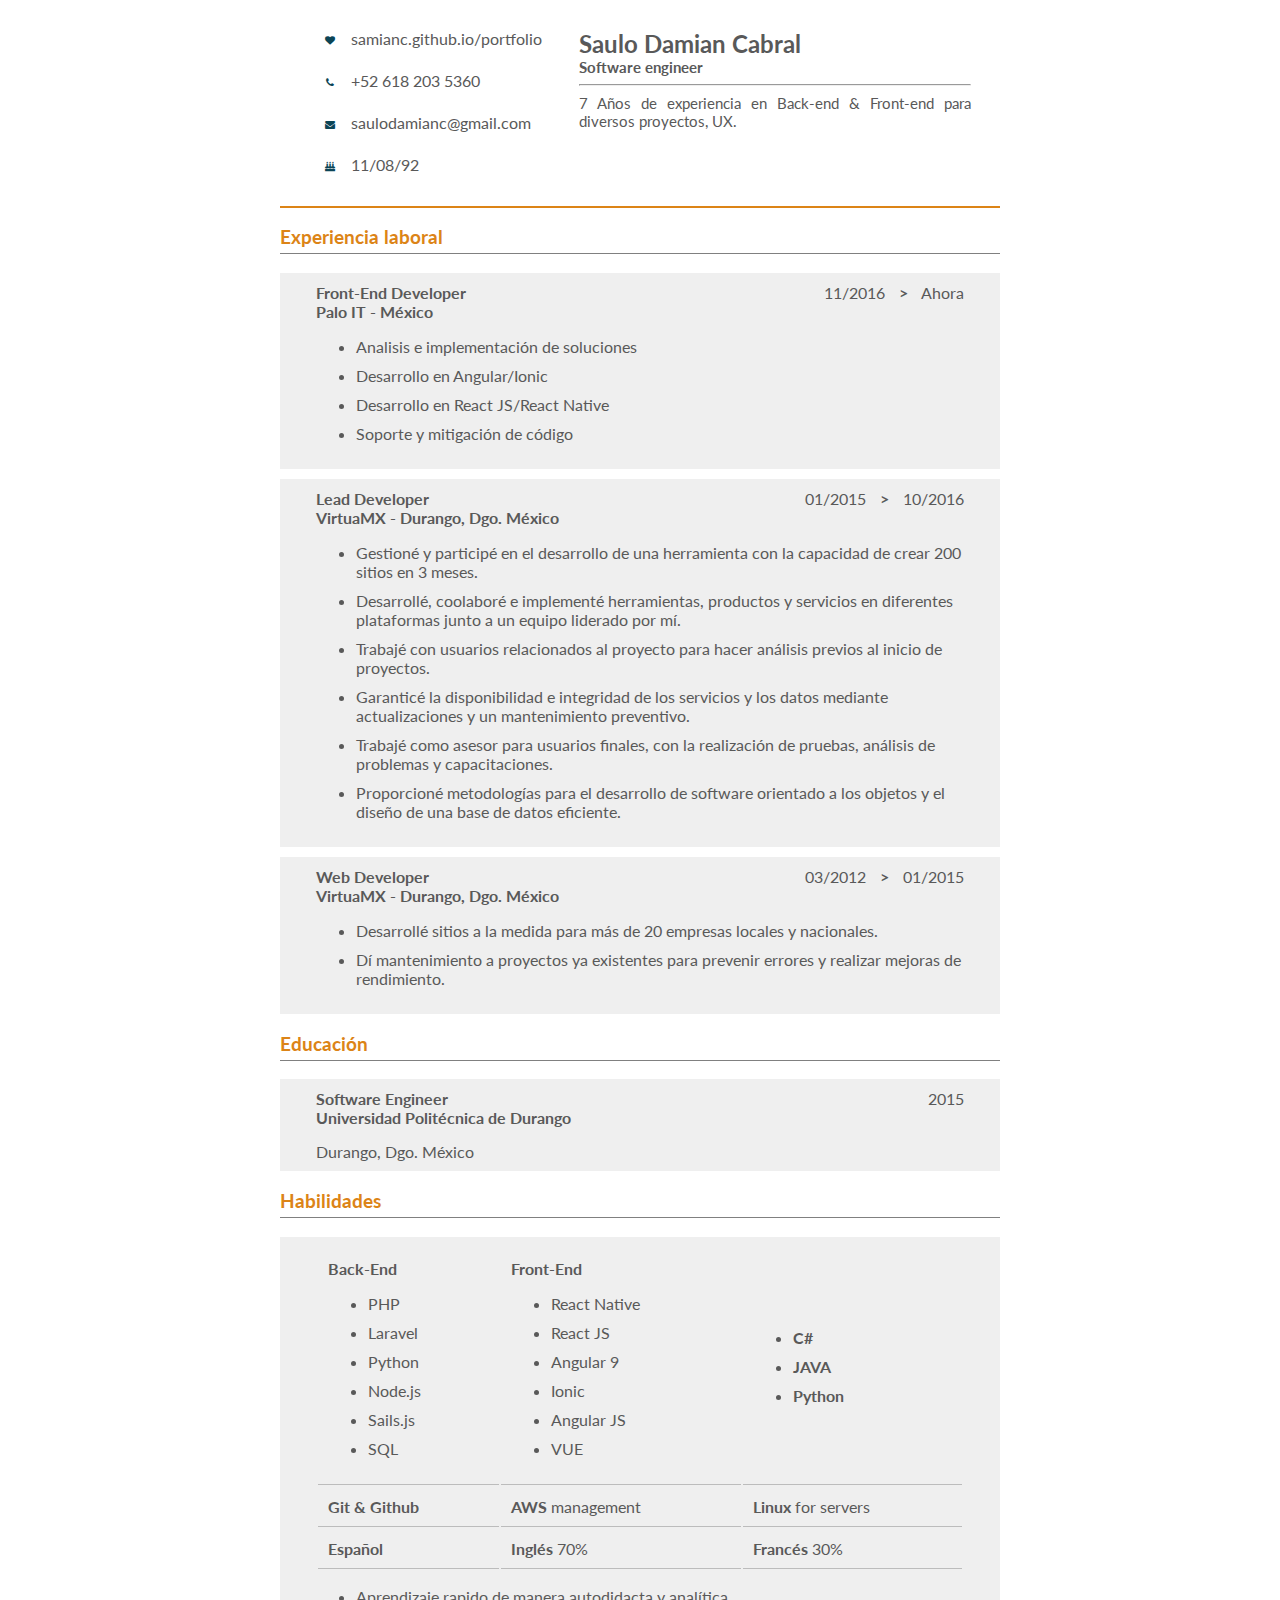
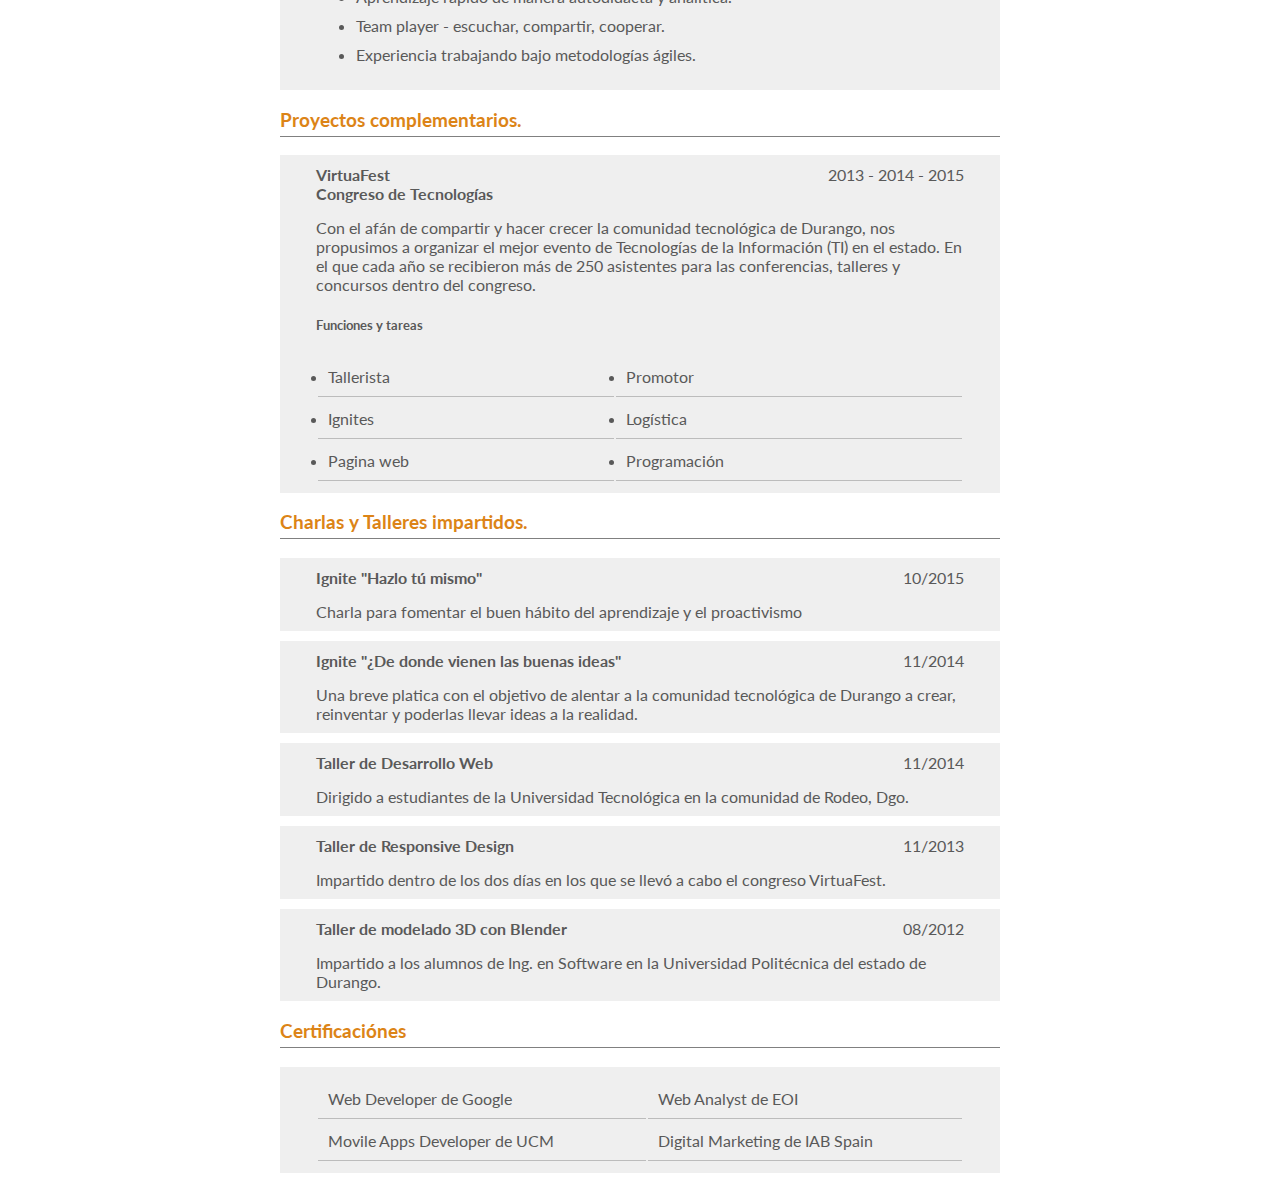
==== commit 783041f5: "update CV 2020" ====
--- a/cv/index.html
+++ b/cv/index.html
@@ -17,7 +17,7 @@
 					<figure>
 						<i class="fa fa-heart" aria-hidden="true"></i>
 					</figure>
-					<label>saulo.vir.mx</label>
+					<label>samianc.github.io/portfolio</label>
 				</a>
 				<a href="tel:+520446182035360">
 					<figure>
@@ -29,55 +29,61 @@
 					<figure>
 						<i class="fa fa-envelope" aria-hidden="true"></i>
 					</figure>
-					<label>saulo@virtua.mx</label>
+					<label>saulodamianc@gmail.com</label>
 				</a>
 				<a href="mailto:contacto@saulo.com">
 					<figure>
 						<i class="fa fa-birthday-cake" aria-hidden="true"></i>
 					</figure>
-					<label>11/Agosto/1992</label>
+					<label>11/08/92</label>
 				</a>
 			</div>
 			<h1>Saulo Damian Cabral</h1>
 			<h2>Software engineer</h2>
 			<hr>
-			<p>4 Años de experiencia como Web Developer (Back-end & Front-end) en diversos proyectos, UX designer, team leader y project manager.</p>
+			<p>7 Años de experiencia en Back-end & Front-end para diversos proyectos, UX.</p>
 		</section>
 		<section id="info">
+			<h3>Experiencia laboral</h3>
+			<div>
+				<span>11/2016 <i>></i> Ahora</span>
+				<h4>Front-End Developer</h4>
+				<h4>Palo IT - México</h4>
+				<ul>
+					<li>Analisis e implementación de soluciones</li>
+					<li>Desarrollo en Angular/Ionic</li>
+					<li>Desarrollo en React JS/React Native</li>
+					<li>Soporte y mitigación de código</li>
+				</ul>
+			</div>
+			<div>
+				<span>01/2015 <i>></i> 10/2016</span>
+				<h4>Lead Developer</h4>
+				<h4>VirtuaMX - Durango, Dgo. México</h4>
+				<ul>
+					<li>Gestioné y participé en el desarrollo de una herramienta con la capacidad de crear 200 sitios en 3 meses.</li>
+					<li>Desarrollé, coolaboré e implementé herramientas, productos y servicios en diferentes plataformas junto a un equipo liderado por mí.</li>
+					<li>Trabajé con usuarios relacionados al proyecto para hacer análisis previos al inicio de proyectos.</li>
+					<li>Garanticé la disponibilidad e integridad de los servicios y los datos mediante actualizaciones y un mantenimiento preventivo.</li>
+					<li>Trabajé como asesor para usuarios finales, con la realización de pruebas, análisis de problemas y capacitaciones.</li>
+					<li>Proporcioné metodologías para el desarrollo de software orientado a los objetos y el diseño de una base de datos eficiente.</li>
+				</ul>
+			</div>
+			<div>
+				<span>03/2012 <i>></i> 01/2015</span>
+				<h4>Web Developer</h4>
+				<h4>VirtuaMX - Durango, Dgo. México</h4>
+				<ul>
+					<li>Desarrollé sitios a la medida para más de 20 empresas locales y nacionales.</li>
+					<li>Dí mantenimiento a proyectos ya existentes para prevenir errores y realizar mejoras de rendimiento.</li>
+				</ul>
+			</div>
 			<h3>Educación</h3>
 			<div>
 				<span>2015</span>
 				<h4>Software Engineer</h4>
 				<h4>Universidad Politécnica de Durango</h4>
 				<label>Durango, Dgo. México</label>
-			</div>
-			<h3>Experiencia laboral</h3>
-			<div>
-				<span>Enero 2015 <i>></i> Ahora</span>
-				<h4>Lead Developer</h4>
-				<h4>VirtuaMX - Durango, Dgo. México</h4>
-				<ul>
-					<li>Gestioné y participé en el desarrollo de una herramienta con la capacidad de crear 200 sitios en 3 meses.</li>
-					<li>Desarrollé, coolaboré e implementé herramientas, productos y servicios en diferentes plataformas junto a un equipo liderado por mí.</li>
-					<li>Trabajé con usuarios relacionados al proyecto para hacer análisis previos al inicio de proyectos.</li>
-					<li>Garanticé la disponibilidad e integridad de los servicios y los datos mediante actualizaciones y un mantenimiento preventivo.</li>
-					<li>Me encargué de la gestión de proyectos creativos desde la concepción hasta su finalización.</li>
-					<li>Formé a miembros jóvenes del equipo de desarrollo en seguridad en la red, buenas prácticas y solución de problemas.</li>
-					<li>Trabajé como asesor para usuarios finales, con la realización de pruebas, análisis de problemas y capacitaciones.</li>
-					<li>Propuse soluciones de viabilidad técnica para los nuevos diseños funcionales y sugerí opciones para la mejora del rendimiento de los proyectos.</li>
-					<li>Proporcioné metodologías para el desarrollo de software orientado a los objetos y el diseño de una base de datos eficiente.</li>
-					<li>Recomendé e implemente mejoras arquitectónicas y soluciones de diseño e integración.</li>
-				</ul>
-			</div>
-			<div>
-				<span>Marzo 2012 <i>></i> Enero 2015</span>
-				<h4>Web Developer</h4>
-				<h4>VirtuaMX - Durango, Dgo. México</h4>
-				<ul>
-					<li>Desarrollé sitios a la medida para más de 20 empresas locales y nacionales.</li>
-					<li>Dí mantenimiento a proyectos ya existentes para prevenir errores y realizar mejoras de rendimiento.</li>
-					<li>Cumplí en tiempo y forma cada uno de mis trabajos asignados.</li>
-				</ul>
 			</div>
 			<h3>Habilidades</h3>
 			<div>
@@ -88,24 +94,20 @@
 							<ul>
 								<li>PHP</li>
 								<li>Laravel</li>
-								<li>CakePHP</li>
 								<li>Python</li>
 								<li>Node.js</li>
 								<li>Sails.js</li>
 								<li>SQL</li>
-								<li>MySQL</li>
 							</ul>
 						<td>
 							<b>Front-End</b>
 							<ul>
-								<li>Typescript</li>
-								<li>Vanilla JS</li>
-								<li>Angular</li>
-								<li>Angular 2</li>
-								<li>jQuery</li>
-								<li>Backbone.js</li>
-								<li>Bootstrap</li>
-								<li>SEO</li>
+								<li>React Native</li>
+								<li>React JS</li>
+								<li>Angular 9</li>
+								<li>Ionic</li>
+								<li>Angular JS</li>
+								<li>VUE</li>
 							</ul>
 						</td>
 						<td>
@@ -122,7 +124,7 @@
 						<td><b>Linux</b> for servers</td>
 					</tr>
 					<tr>
-						<td><b>Español</b> 99.5%</td>
+						<td><b>Español</b></td>
 						<td><b>Inglés</b> 70%</td>
 						<td><b>Francés</b> 30%</td>
 					</tr>
@@ -157,27 +159,27 @@
 			</div>
 			<h3>Charlas y Talleres impartidos.</h3>
 			<div>
-				<span>Octubre 2015</span>
+				<span>10/2015</span>
 				<h4>Ignite "Hazlo tú mismo"</h4>
 				<label>Charla para fomentar el buen hábito del aprendizaje y el proactivismo</label>
 			</div>
 			<div>
-				<span>Noviembre 2014</span>
+				<span>11/2014</span>
 				<h4>Ignite "¿De donde vienen las buenas ideas"</h4>
 				<label>Una breve platica con el objetivo de alentar a la comunidad tecnológica de Durango a crear, reinventar y poderlas llevar ideas a la realidad.</label>
 			</div>
 			<div>
-				<span>Noviembre 2014</span>
+				<span>11/2014</span>
 				<h4>Taller de Desarrollo Web</h4>
 				<label>Dirigido a estudiantes de la Universidad Tecnológica en la comunidad de Rodeo, Dgo.</label>
 			</div>
 			<div>
-				<span>Noviembre 2013</span>
+				<span>11/2013</span>
 				<h4>Taller de Responsive Design</h4>
 				<label>Impartido dentro de los dos días en los que se llevó a cabo el congreso VirtuaFest.</label>
 			</div>
 			<div>
-				<span>Agosto 2012</span>
+				<span>08/2012</span>
 				<h4>Taller de modelado 3D con Blender</h4>
 				<label>Impartido a los alumnos de Ing. en Software en la Universidad Politécnica del estado de Durango.</label>
 			</div>
@@ -193,16 +195,6 @@
 						<td>Digital Marketing de IAB Spain</td>
 					</tr>
 				</table>
-			</div>
-			<br>
-			<br>
-			<br>
-			<div id="portfolio">
-				<h3>Portafolio</h3>
-				<a href="http://saulo.vir.mx" target="blank">
-					<img src="../imge/qr.png">
-					<b>saulo.vir.mx</b>
-				</a>
 			</div>
 		</section>
 	</article>
--- a/style.css
+++ b/style.css
@@ -297,7 +297,7 @@
     display: table-cell;
     vertical-align: middle;
     padding-right: 5%;
-    width: 320px;
+    width: 340px;
 }
 #icons figure{
     margin: 0 10px;
@@ -1536,6 +1536,11 @@
     -o-transform: translateY(0px);
   }
 }
+@media(max-width: 970px) {
+    #icons{
+        width: 320px;
+    }
+}
 @media(max-width: 940px){
     #icons:not(.ignore-r){
         width: 320px;
--- a/cv/cv.css
+++ b/cv/cv.css
@@ -6,10 +6,9 @@
     color: #595959;
 }
 section#intro{
-    background-color: #0B4556;
-    color: white;
+    color: #595959;
     display: table;
-    border-bottom: 10px solid #DC8417;
+    border-bottom: 2px solid #DC8417;
     padding: 4%;
     width: 92%;
 }
@@ -28,7 +27,7 @@
 }
 #icons.vertical{
 	padding: 0;
-    width: 210px;
+    width: 270px;
 }
 #icons.vertical a{
 	display: table;
@@ -46,7 +45,7 @@
 	float: left;
 }
 #icons.vertical i{
-	font-size: 15px;
+	font-size: 10px;
 }
 section#info div{
     background-color: #EFEFEF;
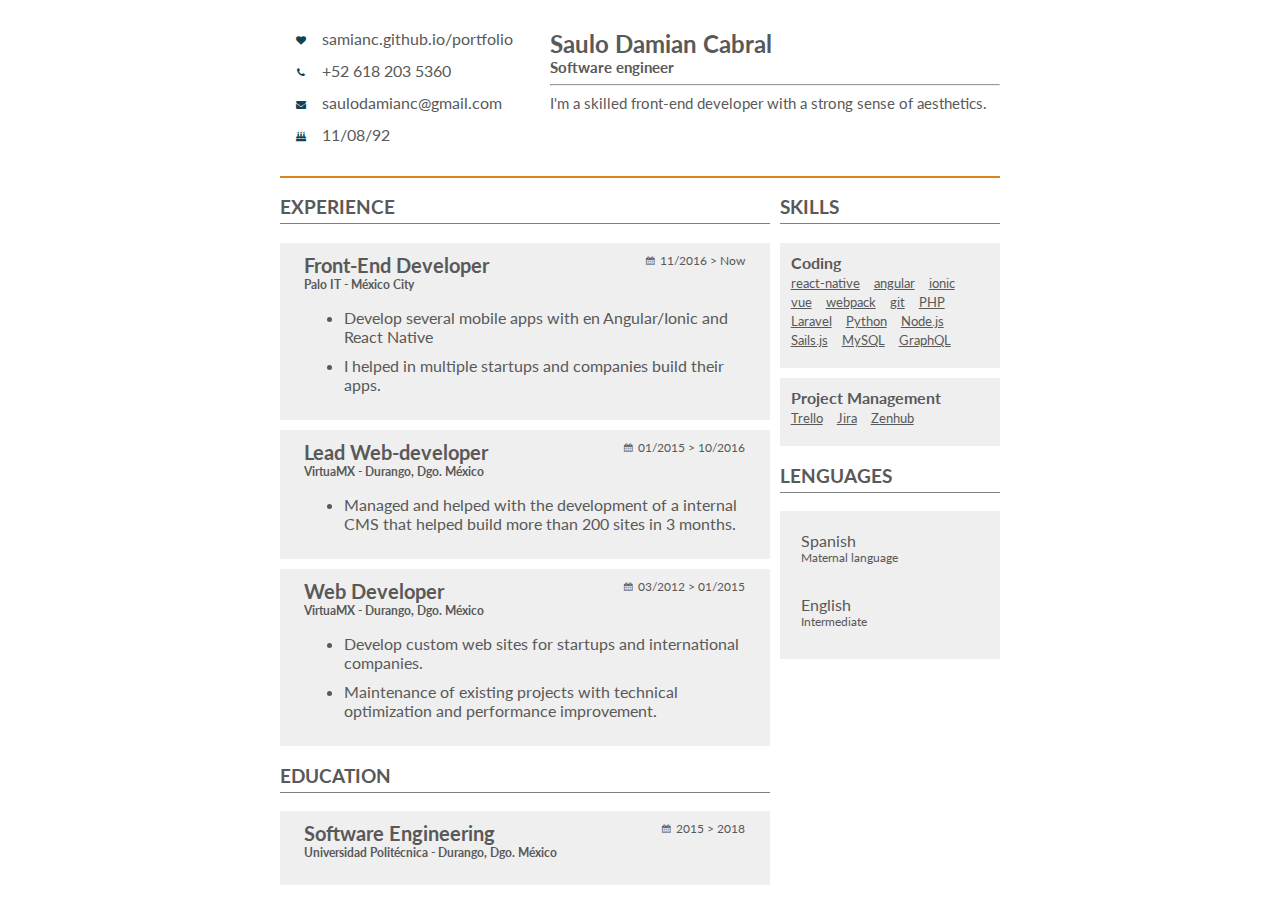
==== commit bfe1a637: "update ecv" ====
--- a/cv/index.html
+++ b/cv/index.html
@@ -41,161 +41,90 @@
 			<h1>Saulo Damian Cabral</h1>
 			<h2>Software engineer</h2>
 			<hr>
-			<p>7 Años de experiencia en Back-end & Front-end para diversos proyectos, UX.</p>
+			<p>I'm a skilled front-end developer with a strong sense of aesthetics.</p>
 		</section>
-		<section id="info">
-			<h3>Experiencia laboral</h3>
-			<div>
-				<span>11/2016 <i>></i> Ahora</span>
-				<h4>Front-End Developer</h4>
-				<h4>Palo IT - México</h4>
-				<ul>
-					<li>Analisis e implementación de soluciones</li>
-					<li>Desarrollo en Angular/Ionic</li>
-					<li>Desarrollo en React JS/React Native</li>
-					<li>Soporte y mitigación de código</li>
-				</ul>
-			</div>
-			<div>
-				<span>01/2015 <i>></i> 10/2016</span>
-				<h4>Lead Developer</h4>
-				<h4>VirtuaMX - Durango, Dgo. México</h4>
-				<ul>
-					<li>Gestioné y participé en el desarrollo de una herramienta con la capacidad de crear 200 sitios en 3 meses.</li>
-					<li>Desarrollé, coolaboré e implementé herramientas, productos y servicios en diferentes plataformas junto a un equipo liderado por mí.</li>
-					<li>Trabajé con usuarios relacionados al proyecto para hacer análisis previos al inicio de proyectos.</li>
-					<li>Garanticé la disponibilidad e integridad de los servicios y los datos mediante actualizaciones y un mantenimiento preventivo.</li>
-					<li>Trabajé como asesor para usuarios finales, con la realización de pruebas, análisis de problemas y capacitaciones.</li>
-					<li>Proporcioné metodologías para el desarrollo de software orientado a los objetos y el diseño de una base de datos eficiente.</li>
-				</ul>
-			</div>
-			<div>
-				<span>03/2012 <i>></i> 01/2015</span>
-				<h4>Web Developer</h4>
-				<h4>VirtuaMX - Durango, Dgo. México</h4>
-				<ul>
-					<li>Desarrollé sitios a la medida para más de 20 empresas locales y nacionales.</li>
-					<li>Dí mantenimiento a proyectos ya existentes para prevenir errores y realizar mejoras de rendimiento.</li>
-				</ul>
-			</div>
-			<h3>Educación</h3>
-			<div>
-				<span>2015</span>
-				<h4>Software Engineer</h4>
-				<h4>Universidad Politécnica de Durango</h4>
-				<label>Durango, Dgo. México</label>
-			</div>
-			<h3>Habilidades</h3>
-			<div>
-				<table>
-					<tr>
-						<td>
-							<b>Back-End</b>
-							<ul>
-								<li>PHP</li>
-								<li>Laravel</li>
-								<li>Python</li>
-								<li>Node.js</li>
-								<li>Sails.js</li>
-								<li>SQL</li>
-							</ul>
-						<td>
-							<b>Front-End</b>
-							<ul>
-								<li>React Native</li>
-								<li>React JS</li>
-								<li>Angular 9</li>
-								<li>Ionic</li>
-								<li>Angular JS</li>
-								<li>VUE</li>
-							</ul>
-						</td>
-						<td>
-							<ul>
-								<li><b>C#</b></li>
-								<li><b>JAVA</b></li>
-								<li><b>Python</b></li>
-							</ul>
-						</td>
-					</tr>
-					<tr>
-						<td><b>Git & Github</b></td>
-						<td><b>AWS</b> management</td>
-						<td><b>Linux</b> for servers</td>
-					</tr>
-					<tr>
-						<td><b>Español</b></td>
-						<td><b>Inglés</b> 70%</td>
-						<td><b>Francés</b> 30%</td>
-					</tr>
-				</table>
-				<ul>
-					<li>Aprendizaje rapido de manera autodidacta y analítica.</li>
-					<li>Team player - escuchar, compartir, cooperar.</li>
-					<li>Experiencia trabajando bajo metodologías ágiles.</li>
-				</ul>
-			</div>
-			<h3>Proyectos complementarios.</h3>
-			<div>
-				<span>2013 - 2014 - 2015</span>
-				<h4>VirtuaFest</h4>
-				<h4>Congreso de Tecnologías</h4>
-				<label>Con el afán de compartir y hacer crecer la comunidad tecnológica de Durango, nos propusimos a organizar el mejor evento de Tecnologías de la Información (TI) en el estado. En el que cada año se recibieron más de 250 asistentes para las conferencias, talleres y concursos dentro del congreso.</label>
-				<h5>Funciones y tareas</h5>
-				<table>
-					<tr>
-						<td><li>Tallerista</li></td>
-						<td><li>Promotor</li></td>
-					</tr>
-					<tr>
-						<td><li>Ignites</li></td>
-						<td><li>Logística</li></td>
-					</tr>
-					<tr>
-						<td><li>Pagina web</li></td>
-						<td><li>Programación</li></td>
-					</tr>
-				</table>
-			</div>
-			<h3>Charlas y Talleres impartidos.</h3>
-			<div>
-				<span>10/2015</span>
-				<h4>Ignite "Hazlo tú mismo"</h4>
-				<label>Charla para fomentar el buen hábito del aprendizaje y el proactivismo</label>
-			</div>
-			<div>
-				<span>11/2014</span>
-				<h4>Ignite "¿De donde vienen las buenas ideas"</h4>
-				<label>Una breve platica con el objetivo de alentar a la comunidad tecnológica de Durango a crear, reinventar y poderlas llevar ideas a la realidad.</label>
-			</div>
-			<div>
-				<span>11/2014</span>
-				<h4>Taller de Desarrollo Web</h4>
-				<label>Dirigido a estudiantes de la Universidad Tecnológica en la comunidad de Rodeo, Dgo.</label>
-			</div>
-			<div>
-				<span>11/2013</span>
-				<h4>Taller de Responsive Design</h4>
-				<label>Impartido dentro de los dos días en los que se llevó a cabo el congreso VirtuaFest.</label>
-			</div>
-			<div>
-				<span>08/2012</span>
-				<h4>Taller de modelado 3D con Blender</h4>
-				<label>Impartido a los alumnos de Ing. en Software en la Universidad Politécnica del estado de Durango.</label>
-			</div>
-			<h3>Certificaciónes</h3>
-			<div>
-				<table>
-					<tr>
-						<td>Web Developer de Google</td>
-						<td>Web Analyst de EOI</td>
-					</tr>
-					<tr>
-						<td>Movile Apps Developer de UCM</td>
-						<td>Digital Marketing de IAB Spain</td>
-					</tr>
-				</table>
-			</div>
+		<section class="row">
+			<section id="info">
+				<h3>Experience</h3>
+				<div>
+					<span><i class="fa fa-calendar" aria-hidden="true"></i> 11/2016 > Now</span>
+					<h4>Front-End Developer</h4>
+					<h4>Palo IT - México City</h4>
+					<ul>
+						<li>Develop several mobile apps with en Angular/Ionic and React Native</li>
+						<li>I helped in multiple startups and companies build their apps.</li>
+					</ul>
+				</div>
+				<div>
+					<span><i class="fa fa-calendar" aria-hidden="true"></i> 01/2015 > 10/2016</span>
+					<h4>Lead Web-developer</h4>
+					<h4>VirtuaMX - Durango, Dgo. México</h4>
+					<ul>
+						<li>Managed and helped with the development of a internal CMS that helped build more than 200 sites in 3 months.</li>
+					</ul>
+				</div>
+				<div>
+					<span><i class="fa fa-calendar" aria-hidden="true"></i> 03/2012 > 01/2015</span>
+					<h4>Web Developer</h4>
+					<h4>VirtuaMX - Durango, Dgo. México</h4>
+					<ul>
+						<li>Develop custom web sites for startups and international companies.</li>
+						<li>Maintenance of existing projects with technical optimization and performance improvement.</li>
+					</ul>
+				</div>
+				<h3>Education</h3>
+				<div>
+					<span><i class="fa fa-calendar" aria-hidden="true"></i> 2015 > 2018</span>
+					<h4>Software Engineering</h4>
+					<h4>Universidad Politécnica - Durango, Dgo. México</h4>
+				</div>
+			</section>
+			<section id="info" class="skills">
+				<h3>Skills</h3>
+				<div>
+					<b>Coding</b>
+					<div>
+						<label>react-native</label>
+						<label>angular</label>
+						<label>ionic</label>
+						<label>vue</label>
+						<label>webpack</label>
+						<label>git</label>
+						<label>PHP</label>
+						<label>Laravel</label>
+						<label>Python</label>
+						<label>Node.js</label>
+						<label>Sails.js</label>
+						<label>MySQL</label>
+						<label>GraphQL</label>
+					</div>
+				</div>
+				<div>
+					<b>Project Management</b>
+					<div>
+						<label>Trello</label>
+						<label>Jira</label>
+						<label>Zenhub</label>
+					</div>
+				</div>
+				<h3>LENGUAGES</h3>
+				<div>
+					<ul>
+						<li>
+							<div>
+								Spanish
+								<span>Maternal language</span>
+							</div>
+						</li>
+						<li>
+							<div>
+								English
+								<span>Intermediate</span>
+							</div>
+						</li>
+					</ul>
+				</div>
+			</section>
 		</section>
 	</article>
 </body>--- a/cv/cv.css
+++ b/cv/cv.css
@@ -9,8 +9,8 @@
     color: #595959;
     display: table;
     border-bottom: 2px solid #DC8417;
-    padding: 4%;
-    width: 92%;
+    padding: 4% 0;
+    width: 100%;
 }
 section#intro h1{
 	margin: 0;
@@ -31,7 +31,7 @@
 }
 #icons.vertical a{
 	display: table;
-    margin-bottom: 20px;
+    margin-bottom: 10px;
 }
 #icons.vertical a:last-child{
 	margin: 0;
@@ -54,12 +54,14 @@
     position: relative;
 }
 section#info h3{
-	color: #DC8417;
+	/* color: #DC8417; */
     border-bottom: 1px solid gray;
     padding-bottom: 5px;
+    text-transform: uppercase;
 }
 section#info h4{
 	margin: 15px 0;
+    font-size: 20px;
 }
 section#info h4:nth-child(2){
 	margin-top: 0;
@@ -67,14 +69,19 @@
 section#info h4 + h4{
 	margin-top: -15px;
     display: table;
+    font-size: 12px;
 }
 section#info span{
-	float: right;
+    font-size: 12px;
+    float: right;
 }
-section#info span i{
+section#info span i{    
     font-style: normal;
-    font-weight: bold;
-    margin: 0 10px;
+    font-size: 9px;
+    line-height: 0;
+    position: relative;
+    top: -1px;
+    margin-right: 3px;
 }
 section#info table{
 	width: 100%;
@@ -106,4 +113,36 @@
 }
 section#info div#portfolio a img{
     width: 100%;
+}
+.row {
+    display: flex;
+}
+.skills {
+    width: 45%;
+    margin-left: 10px;
+}
+.skills div > div {
+    padding: 0 !important;
+    margin: 0 -5px;
+}
+.skills label {
+    text-decoration: underline;
+    font-size: 13px;
+    padding: 5px;    
+}
+.skills ul {
+    list-style: none;
+    padding: 0;
+    margin: 0;
+}
+.skills ul span {
+    float: inherit !important;
+}
+.skills ul div {
+    display: flex;
+    flex-direction: column;
+}
+.no-decorator {
+    list-style: none;
+    padding-left: 0;
 }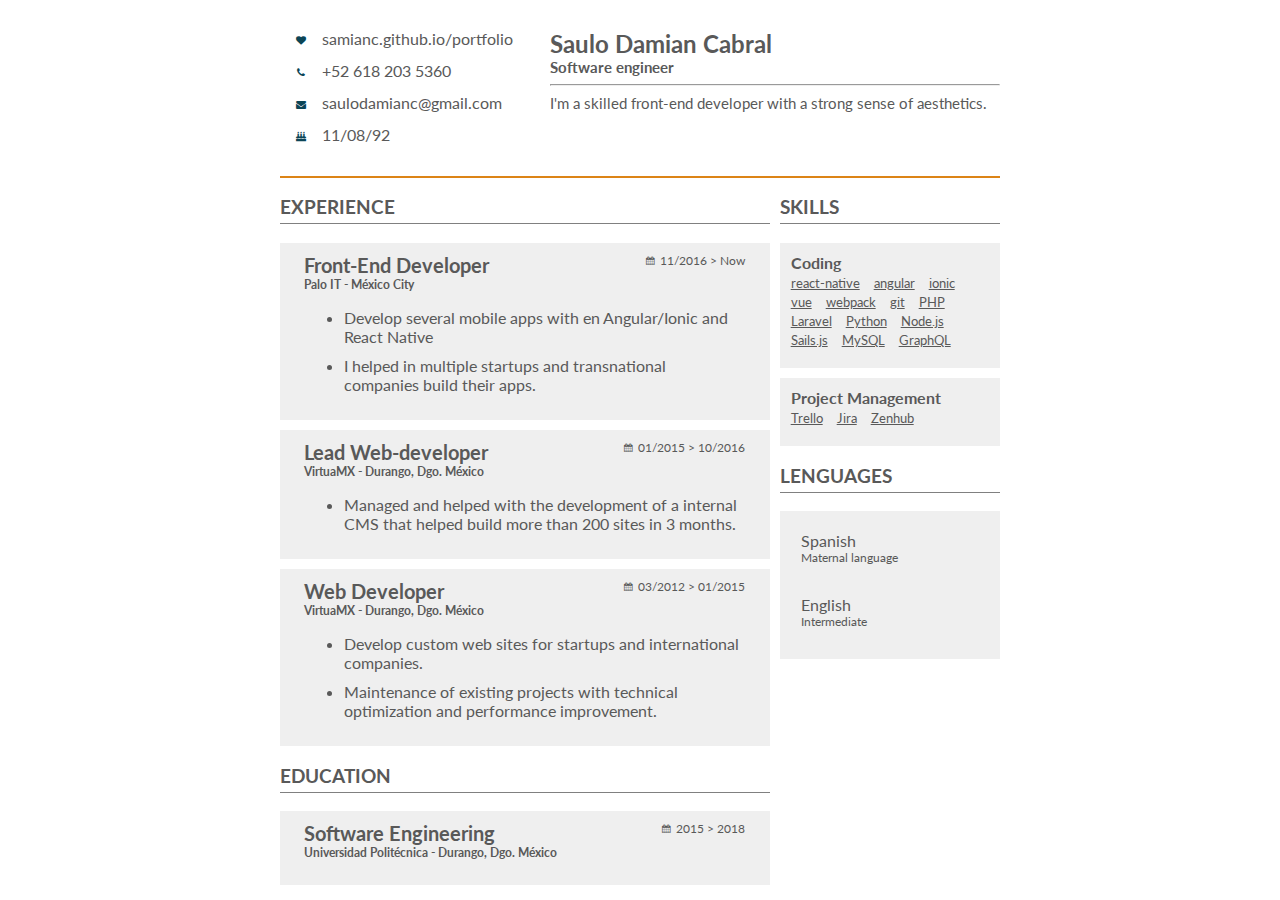
==== commit 9d5db597: "update cv" ====
--- a/cv/index.html
+++ b/cv/index.html
@@ -52,7 +52,7 @@
 					<h4>Palo IT - México City</h4>
 					<ul>
 						<li>Develop several mobile apps with en Angular/Ionic and React Native</li>
-						<li>I helped in multiple startups and companies build their apps.</li>
+						<li>I helped in multiple startups and transnational companies build their apps.</li>
 					</ul>
 				</div>
 				<div>
